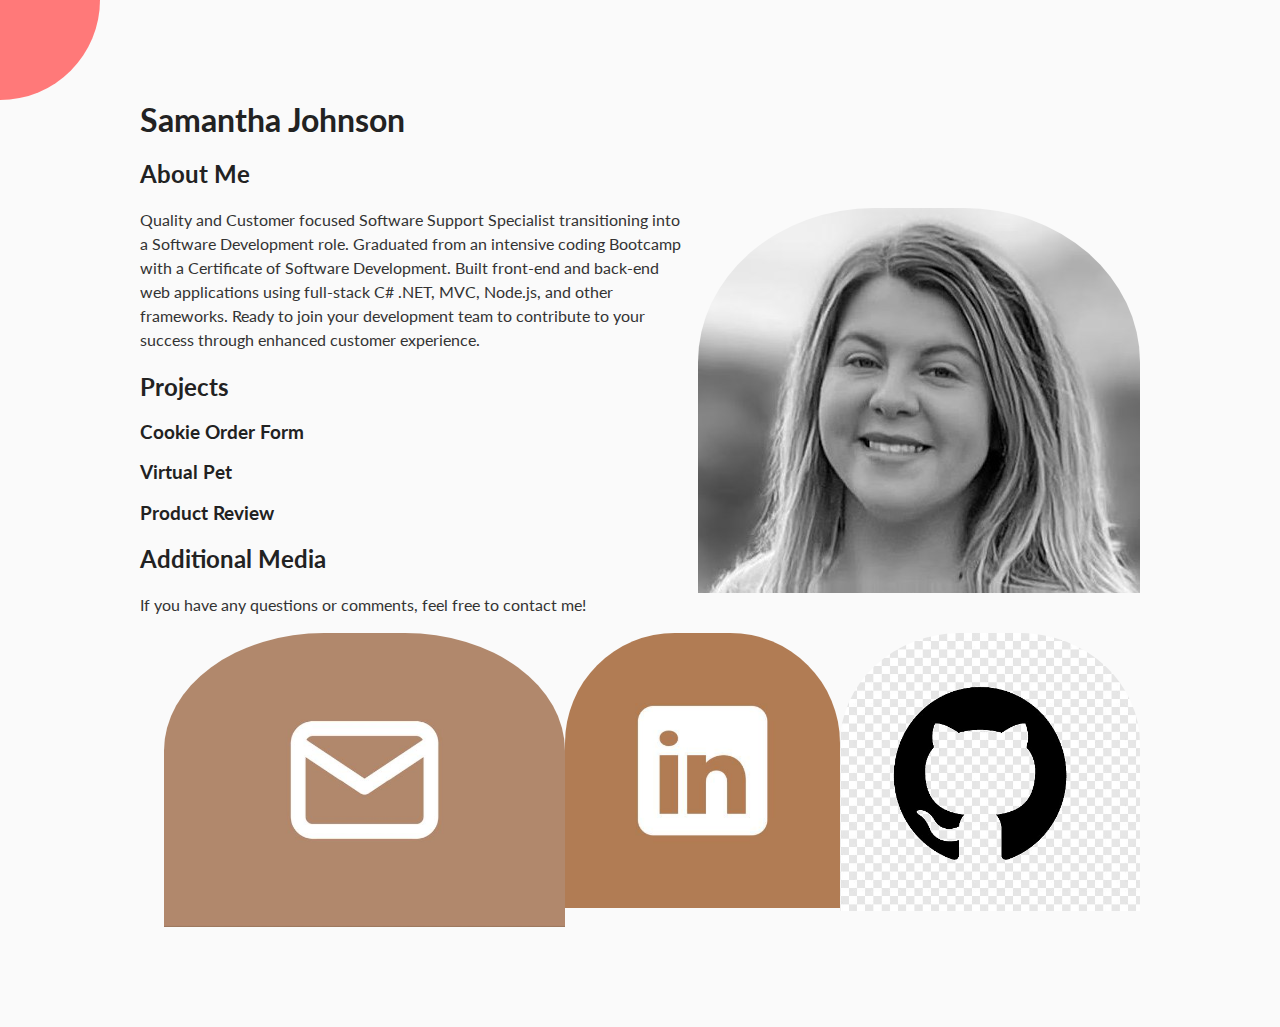
==== Redo/index.html @ 724b3d32 "java update" ====
<!DOCTYPE html>
<html lang="en">
  <head>
    <meta charset="UTF-8" />
    <meta name="viewport" content="width=device-width, initial-scale=1.0" />
    <link rel="stylesheet" href="https://cdnjs.cloudflare.com/ajax/libs/font-awesome/5.14.0/css/all.min.css" integrity="sha512-1PKOgIY59xJ8Co8+NE6FZ+LOAZKjy+KY8iq0G4B3CyeY6wYHN3yt9PW0XpSriVlkMXe40PTKnXrLnZ9+fkDaog==" crossorigin="anonymous" />
    <link rel="stylesheet" href="style.css" />
    <title>Samantha Johnson Portfolio</title>
  </head>
  <body>
    <div class="container">
      <div class="circle-container">
        <div class="circle">
          <button id="close">
            <i class="fas fa-times"></i>
          </button>
          <button id="open">
            <i class="fas fa-bars"></i>
          </button>
        </div>
      </div>

      <div class="content">
        <h1>Samantha Johnson</h1>
        <nav> <!-- Nav Bar -->
          <ul>
            <li> <a id="aboutMeLink" href="#aboutMe">About Me.</a></li> 
            <li> <a id="projectsLink" href="#projects">Projects.</a> </li> 
            <li> <a id="additionalMediaLink" href="#additionalMedia">Contact.</a></li> 
        </ul>
    

      </nav>
  </header>
  <main>
      <section id="aboutMe">
          <h2>About Me</h2>
        <article id="aboutMeContent">
          <img class= "right" src="/images/SamB&W.jpg" alt="Samantha">
          <p>Quality and Customer focused Software Support Specialist transitioning into a 
            Software Development role. Graduated from an intensive coding Bootcamp with a 
            Certificate of Software Development. Built front-end and back-end web applications 
            using full-stack C# .NET, MVC, Node.js, and other frameworks. Ready to join your 
            development team to contribute to your success through enhanced customer experience.</p>
        </article>
      </section>
      <section id="projects">
          <h2>Projects</h2>
              <article>
                  <h3>Cookie Order Form</h3>
                  <p></p>
              </article>
              <article>
                  <h3>Virtual Pet</h3>
                  <p></p>
              </article>
              <article>
                  <h3>Product Review</h3>
                  <p></p>
              </article>
      </section>
      <section id="additionalMedia">
          <h2>Additional Media</h2>
          <P>If you have any questions or comments, feel free to contact me!</P>
          <ul>
              <li>
                  <a target="_blank" href="mailto:samanthamariejae@gmail.com">
                      <img src="/images/email.jpg" alt="Email">
                  </a>
              </li>
              <li>
                  <a target="_blank" href="https://www.linkedin.com/in/samanthajohnson11">
                      <img src="/images/linkden.jpg" alt="LinkedIn">
                  </a>
              </li>
              <li>
                  <a target="_blank" href="https://github.com/SamanthaJ2">
                      <img src="/images/github_icon.jpg" alt="Github">
                  </a>
              </li>
          </ul>
      </section>
  </main>
    <script src="script.js"></script>
   

  </section>
  </body>
</html>
---- Redo/style.css ----
@import url('https://fonts.googleapis.com/css?family=Lato&display=swap');

* {
  box-sizing: border-box;
}

body {
  font-family: 'Lato', sans-serif;
  background-color: #333;
  color: #222;
  overflow-x: hidden;
  margin: 0;
}

img {
  border-top-right-radius: 35%;
  border-top-left-radius: 35%;
    display: block;
    margin-left: auto;
    margin-right: auto;
    margin-left: 1em;
    margin-right: auto;
    float: right;
    border-top-right-radius: 40%;
    border-top-left-radius: 40%;

}
section ul {
  display: flex;
  padding-left: 1.5em;
  list-style: none;
  flex-flow: row;
  justify-content: space-around;
}
.nav-links {
  list-style: none;
  display: flex;
  align-items: center;
  justify-content: space-around;
  width: 50%;
  font-weight: bold;
}
.container {
  background-color: #fafafa;
  transform-origin: top left;
  transition: transform 0.5s linear;
  width: 100vw;
  min-height: 100vh;
  padding: 50px;
}

.container.show-nav {
  transform: rotate(-20deg);
}

.circle-container {
  position: fixed;
  top: -100px;
  left: -100px;
}

.circle {
  background-color: #ff7979;
  height: 200px;
  width: 200px;
  border-radius: 50%;
  position: relative;
  transition: transform 0.5s linear;
}

.container.show-nav .circle {
  transform: rotate(-70deg);
}

.circle button {
  cursor: pointer;
  position: absolute;
  top: 50%;
  left: 50%;
  height: 100px;
  background: transparent;
  border: 0;
  font-size: 26px;
  color: #fff;
}

.circle button:focus {
  outline: none;
}

.circle button#open {
  left: 60%;
}

.circle button#close {
  top: 60%;
  transform: rotate(90deg);
  transform-origin: top left;
}

.container.show-nav + nav li {
  transform: translateX(0);
  transition-delay: 0.3s;
}

nav {
  position: fixed;
  bottom: 40px;
  left: 0;
  z-index: 100;
}

nav ul {
  list-style-type: none;
  padding-left: 5px;
}

nav ul li {
  text-transform: uppercase;
  color: #fff;
  margin: 40px 0;
  transform: translateX(-100%);
  transition: transform 0.4s ease-in;
}

nav ul li i {
  font-size: 20px;
  margin-right: 10px;
}

nav ul li + li {
  margin-left: 15px;
  transform: translateX(-150%);
}

nav ul li + li + li {
  margin-left: 30px;
  transform: translateX(-200%);
}

nav a{
  color: #fafafa;
  text-decoration: none;
  transition: all 0.5s;
}

nav a:hover {
  color: #FF7979;
  font-weight: bold;
}

.content img {
  max-width: 100%;
}

.content {
  max-width: 1000px;
  margin: 50px auto;
}

.content h1 {
  margin: 0;
}

.content small {
  color: #555;
  font-style: italic;
}

.content p {
  color: #333;
  line-height: 1.5;
}
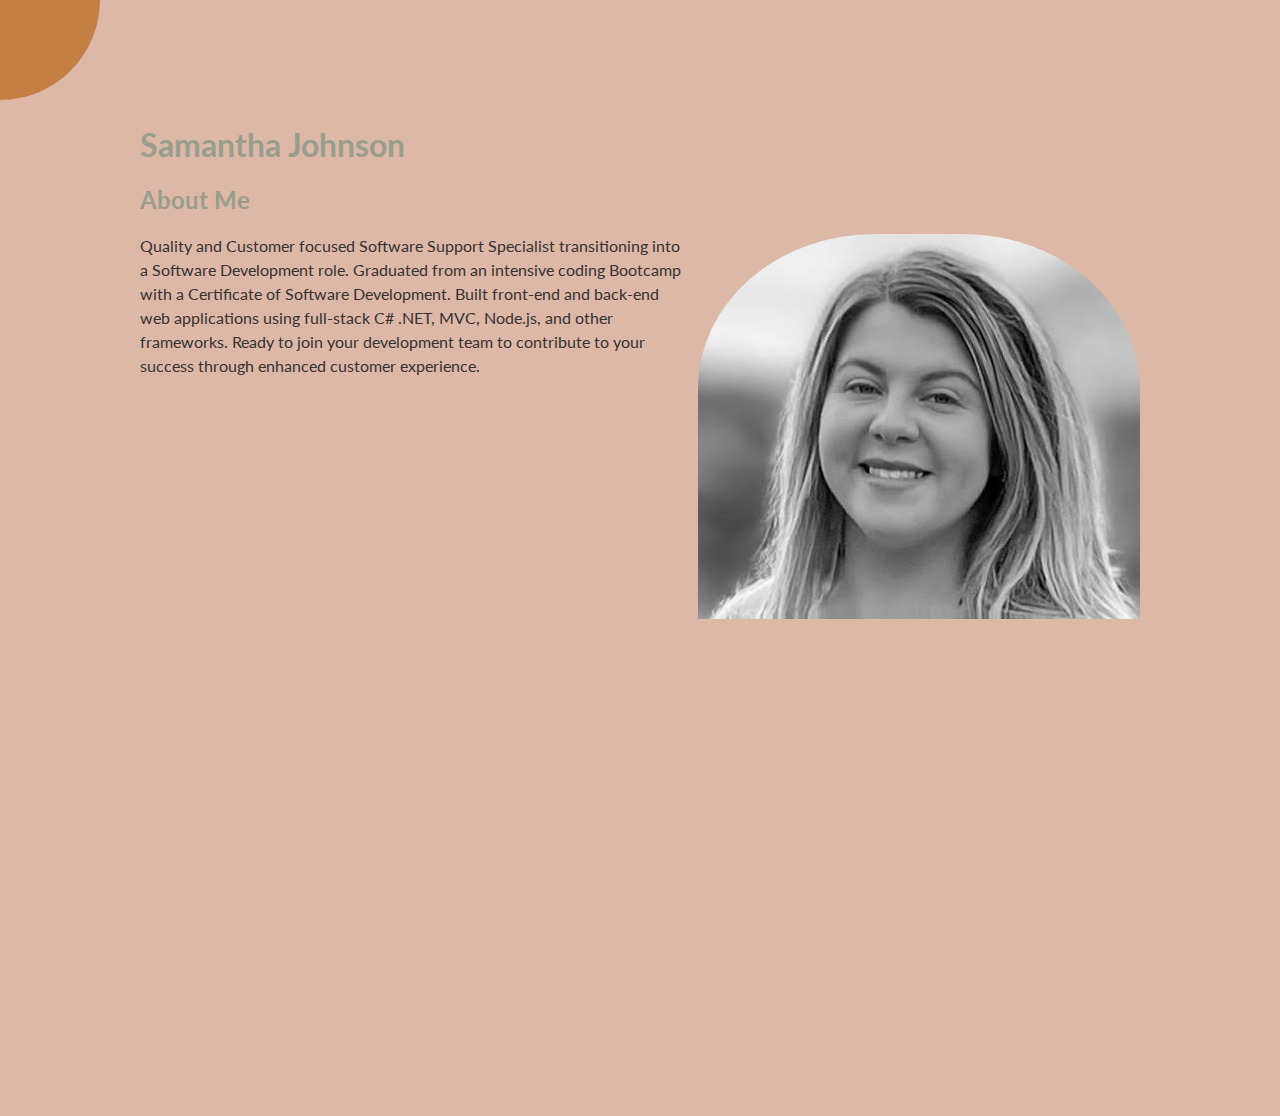
==== commit 9d4cc547: "opacity fixed" ====
--- a/Redo/index.html
+++ b/Redo/index.html
@@ -25,7 +25,7 @@
         <nav> <!-- Nav Bar -->
           <ul>
             <li> <a id="aboutMeLink" href="#aboutMe">About Me.</a></li> 
-            <li> <a id="projectsLink" href="#projects">Projects.</a> </li> 
+            <li> <a id="projectsLink" href="#projects">Projects.</a></li> 
             <li> <a id="additionalMediaLink" href="#additionalMedia">Contact.</a></li> 
         </ul>
     
@@ -33,7 +33,7 @@
       </nav>
   </header>
   <main>
-      <section id="aboutMe">
+      <section id="aboutMe" class="aboutMe">
           <h2>About Me</h2>
         <article id="aboutMeContent">
           <img class= "right" src="/images/SamB&W.jpg" alt="Samantha">
@@ -44,38 +44,38 @@
             development team to contribute to your success through enhanced customer experience.</p>
         </article>
       </section>
-      <section id="projects">
+      <section id="projects" class="projects">
           <h2>Projects</h2>
               <article>
                   <h3>Cookie Order Form</h3>
-                  <p></p>
+                  <p>Project details listed here. Project languages and more.</p>
               </article>
               <article>
                   <h3>Virtual Pet</h3>
-                  <p></p>
+                  <p>Project details listed here. Project languages and more.</p>
               </article>
               <article>
                   <h3>Product Review</h3>
-                  <p></p>
+                  <p>Project details listed here. Project languages and more.</p>
               </article>
       </section>
-      <section id="additionalMedia">
+      <section id="additionalMedia" class="media">
           <h2>Additional Media</h2>
           <P>If you have any questions or comments, feel free to contact me!</P>
-          <ul>
+          <ul id="icons">
               <li>
-                  <a target="_blank" href="mailto:samanthamariejae@gmail.com">
-                      <img src="/images/email.jpg" alt="Email">
+                  <a href="mailto:samanthamariejae@gmail.com">
+                      <img src="/images/email1.jpg" alt="Email">
                   </a>
               </li>
               <li>
-                  <a target="_blank" href="https://www.linkedin.com/in/samanthajohnson11">
-                      <img src="/images/linkden.jpg" alt="LinkedIn">
+                  <a href="https://www.linkedin.com/in/samanthajohnson11">
+                      <img src="/images/linkden1.png" alt="LinkedIn">
                   </a>
               </li>
               <li>
-                  <a target="_blank" href="https://github.com/SamanthaJ2">
-                      <img src="/images/github_icon.jpg" alt="Github">
+                  <a  href="https://github.com/SamanthaJ2">
+                      <img src="/images/github1.png" alt="Github">
                   </a>
               </li>
           </ul>
--- a/Redo/style.css
+++ b/Redo/style.css
@@ -6,15 +6,13 @@
 
 body {
   font-family: 'Lato', sans-serif;
-  background-color: #333;
-  color: #222;
-  overflow-x: hidden;
+  background-color: #7b876d;
+  color: #989e8b;
+  overflow-x: hidden; /* hides scroll bar on the y axis */
   margin: 0;
 }
 
-img {
-  border-top-right-radius: 35%;
-  border-top-left-radius: 35%;
+#aboutMe img {
     display: block;
     margin-left: auto;
     margin-right: auto;
@@ -28,6 +26,7 @@
 section ul {
   display: flex;
   padding-left: 1.5em;
+  padding-right: 1.5em;
   list-style: none;
   flex-flow: row;
   justify-content: space-around;
@@ -37,11 +36,11 @@
   display: flex;
   align-items: center;
   justify-content: space-around;
-  width: 50%;
+  width: 40%;
   font-weight: bold;
 }
 .container {
-  background-color: #fafafa;
+  background-color: #DDB8A6 ;
   transform-origin: top left;
   transition: transform 0.5s linear;
   width: 100vw;
@@ -53,14 +52,14 @@
   transform: rotate(-20deg);
 }
 
-.circle-container {
+.circle-container { /* circle placemnt on the screen*/
   position: fixed;
   top: -100px;
   left: -100px;
 }
 
 .circle {
-  background-color: #ff7979;
+  background-color: #c67f43;
   height: 200px;
   width: 200px;
   border-radius: 50%;
@@ -118,7 +117,7 @@
 nav ul li {
   text-transform: uppercase;
   color: #fff;
-  margin: 40px 0;
+  margin: 65px 0;
   transform: translateX(-100%);
   transition: transform 0.4s ease-in;
 }
@@ -145,7 +144,7 @@
 }
 
 nav a:hover {
-  color: #FF7979;
+  color:  #c67f43;
   font-weight: bold;
 }
 
@@ -153,21 +152,27 @@
   max-width: 100%;
 }
 
-.content {
+.content { /*need*/
   max-width: 1000px;
-  margin: 50px auto;
+  margin: 75px auto;
 }
 
-.content h1 {
-  margin: 0;
-}
-
-.content small {
-  color: #555;
-  font-style: italic;
-}
-
-.content p {
+.content p { /*need*/
   color: #333;
   line-height: 1.5;
-}+}
+.aboutMe{
+opacity: calc(100);
+}
+.projects{
+opacity: calc(0);
+}
+.media{
+opacity: calc(0);
+}
+.hidden {
+  opacity: calc(0);
+}
+.unhide {
+  opacity: calc(100);
+}
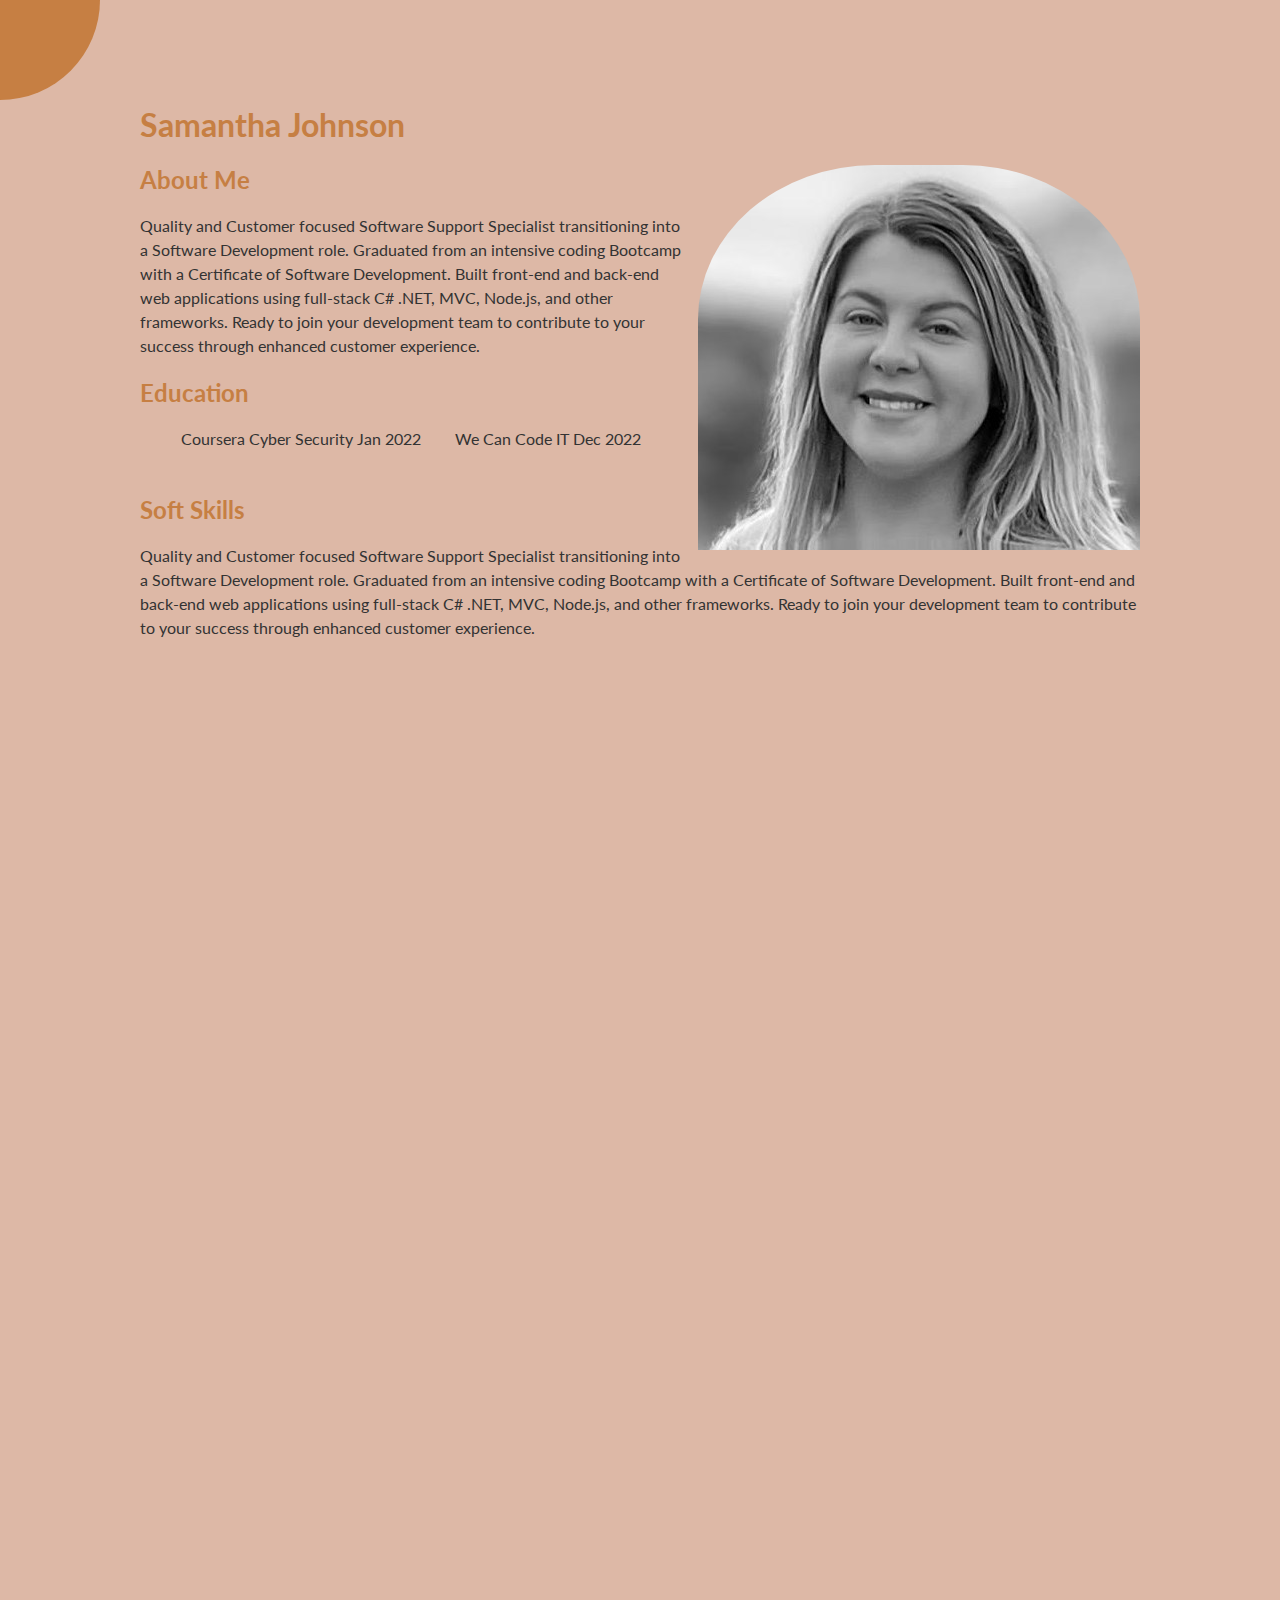
==== commit fcef8361: "nav corrections" ====
--- a/Redo/index.html
+++ b/Redo/index.html
@@ -1,5 +1,6 @@
 <!DOCTYPE html>
 <html lang="en">
+<script src="script.js"></script> 
   <head>
     <meta charset="UTF-8" />
     <meta name="viewport" content="width=device-width, initial-scale=1.0" />
@@ -7,7 +8,7 @@
     <link rel="stylesheet" href="style.css" />
     <title>Samantha Johnson Portfolio</title>
   </head>
-  <body>
+ 
     <div class="container">
       <div class="circle-container">
         <div class="circle">
@@ -19,7 +20,7 @@
           </button>
         </div>
       </div>
-
+<body>
       <div class="content">
         <h1>Samantha Johnson</h1>
         <nav> <!-- Nav Bar -->
@@ -28,15 +29,25 @@
             <li> <a id="projectsLink" href="#projects">Projects.</a></li> 
             <li> <a id="additionalMediaLink" href="#additionalMedia">Contact.</a></li> 
         </ul>
-    
-
       </nav>
   </header>
   <main>
+    <img class="aboutMePic" src="/images/SamB&W.jpg" alt="Samantha">
       <section id="aboutMe" class="aboutMe">
           <h2>About Me</h2>
         <article id="aboutMeContent">
-          <img class= "right" src="/images/SamB&W.jpg" alt="Samantha">
+          <p>Quality and Customer focused Software Support Specialist transitioning into a 
+            Software Development role. Graduated from an intensive coding Bootcamp with a 
+            Certificate of Software Development. Built front-end and back-end web applications 
+            using full-stack C# .NET, MVC, Node.js, and other frameworks. Ready to join your 
+            development team to contribute to your success through enhanced customer experience.</p>
+            <h2>Education</h2>
+            <ul class="edu">
+              <li>Coursera Cyber Security Jan 2022</li> 
+              <li>We Can Code IT Dec 2022</li>
+            </ul>
+            
+            <h2>Soft Skills</h2>
           <p>Quality and Customer focused Software Support Specialist transitioning into a 
             Software Development role. Graduated from an intensive coding Bootcamp with a 
             Certificate of Software Development. Built front-end and back-end web applications 
@@ -60,28 +71,28 @@
               </article>
       </section>
       <section id="additionalMedia" class="media">
-          <h2>Additional Media</h2>
+          <h2>Contact.</h2>
           <P>If you have any questions or comments, feel free to contact me!</P>
           <ul id="icons">
               <li>
                   <a href="mailto:samanthamariejae@gmail.com">
-                      <img src="/images/email1.jpg" alt="Email">
+                      <img src="/images/email.png" alt="Email">
                   </a>
               </li>
               <li>
                   <a href="https://www.linkedin.com/in/samanthajohnson11">
-                      <img src="/images/linkden1.png" alt="LinkedIn">
+                      <img src="/images/LinkedIn.png" alt="LinkedIn">
                   </a>
               </li>
               <li>
-                  <a  href="https://github.com/SamanthaJ2">
-                      <img src="/images/github1.png" alt="Github">
+                  <a href="https://github.com/SamanthaJ2">
+                      <img src="/images/github.png" alt="Github">
                   </a>
               </li>
           </ul>
       </section>
   </main>
-    <script src="script.js"></script>
+   
    
 
   </section>
--- a/Redo/style.css
+++ b/Redo/style.css
@@ -7,12 +7,12 @@
 body {
   font-family: 'Lato', sans-serif;
   background-color: #7b876d;
-  color: #989e8b;
+  color: #c67f43;
   overflow-x: hidden; /* hides scroll bar on the y axis */
   margin: 0;
 }
 
-#aboutMe img {
+.aboutMePic  {
     display: block;
     margin-left: auto;
     margin-right: auto;
@@ -21,15 +21,37 @@
     float: right;
     border-top-right-radius: 40%;
     border-top-left-radius: 40%;
-
-}
+}
+
 section ul {
   display: flex;
   padding-left: 1.5em;
   padding-right: 1.5em;
+  padding-bottom: 15em;
   list-style: none;
   flex-flow: row;
   justify-content: space-around;
+  max-height: 8whs ;
+}
+.icons  {
+  display: flex;
+  padding-left: 1.5em;
+  padding-right: 1.5em;
+  padding-bottom: 1.5em;
+  list-style: none;
+  flex-flow: column;
+  justify-content: space-around;
+  max-height: 8whs ;
+}
+.edu {
+
+  padding-left: 1.5em;
+  padding-right: 1.5em;
+  padding-bottom: 1.5em;
+  list-style: none;
+
+  justify-content: space-around;
+  max-height: 8whs ;
 }
 .nav-links {
   list-style: none;
@@ -45,7 +67,7 @@
   transition: transform 0.5s linear;
   width: 100vw;
   min-height: 100vh;
-  padding: 50px;
+  padding: 30px;
 }
 
 .container.show-nav {
@@ -152,9 +174,13 @@
   max-width: 100%;
 }
 
-.content { /*need*/
+.content {
   max-width: 1000px;
   margin: 75px auto;
+}
+.edu { /*need*/
+  color: #333;
+  line-height: 1.5;
 }
 
 .content p { /*need*/
@@ -164,14 +190,12 @@
 .aboutMe{
 opacity: calc(100);
 }
-.projects{
+.projects, .media{
 opacity: calc(0);
 }
-.media{
-opacity: calc(0);
-}
+
 .hidden {
-  opacity: calc(0);
+  display: none;
 }
 .unhide {
   opacity: calc(100);
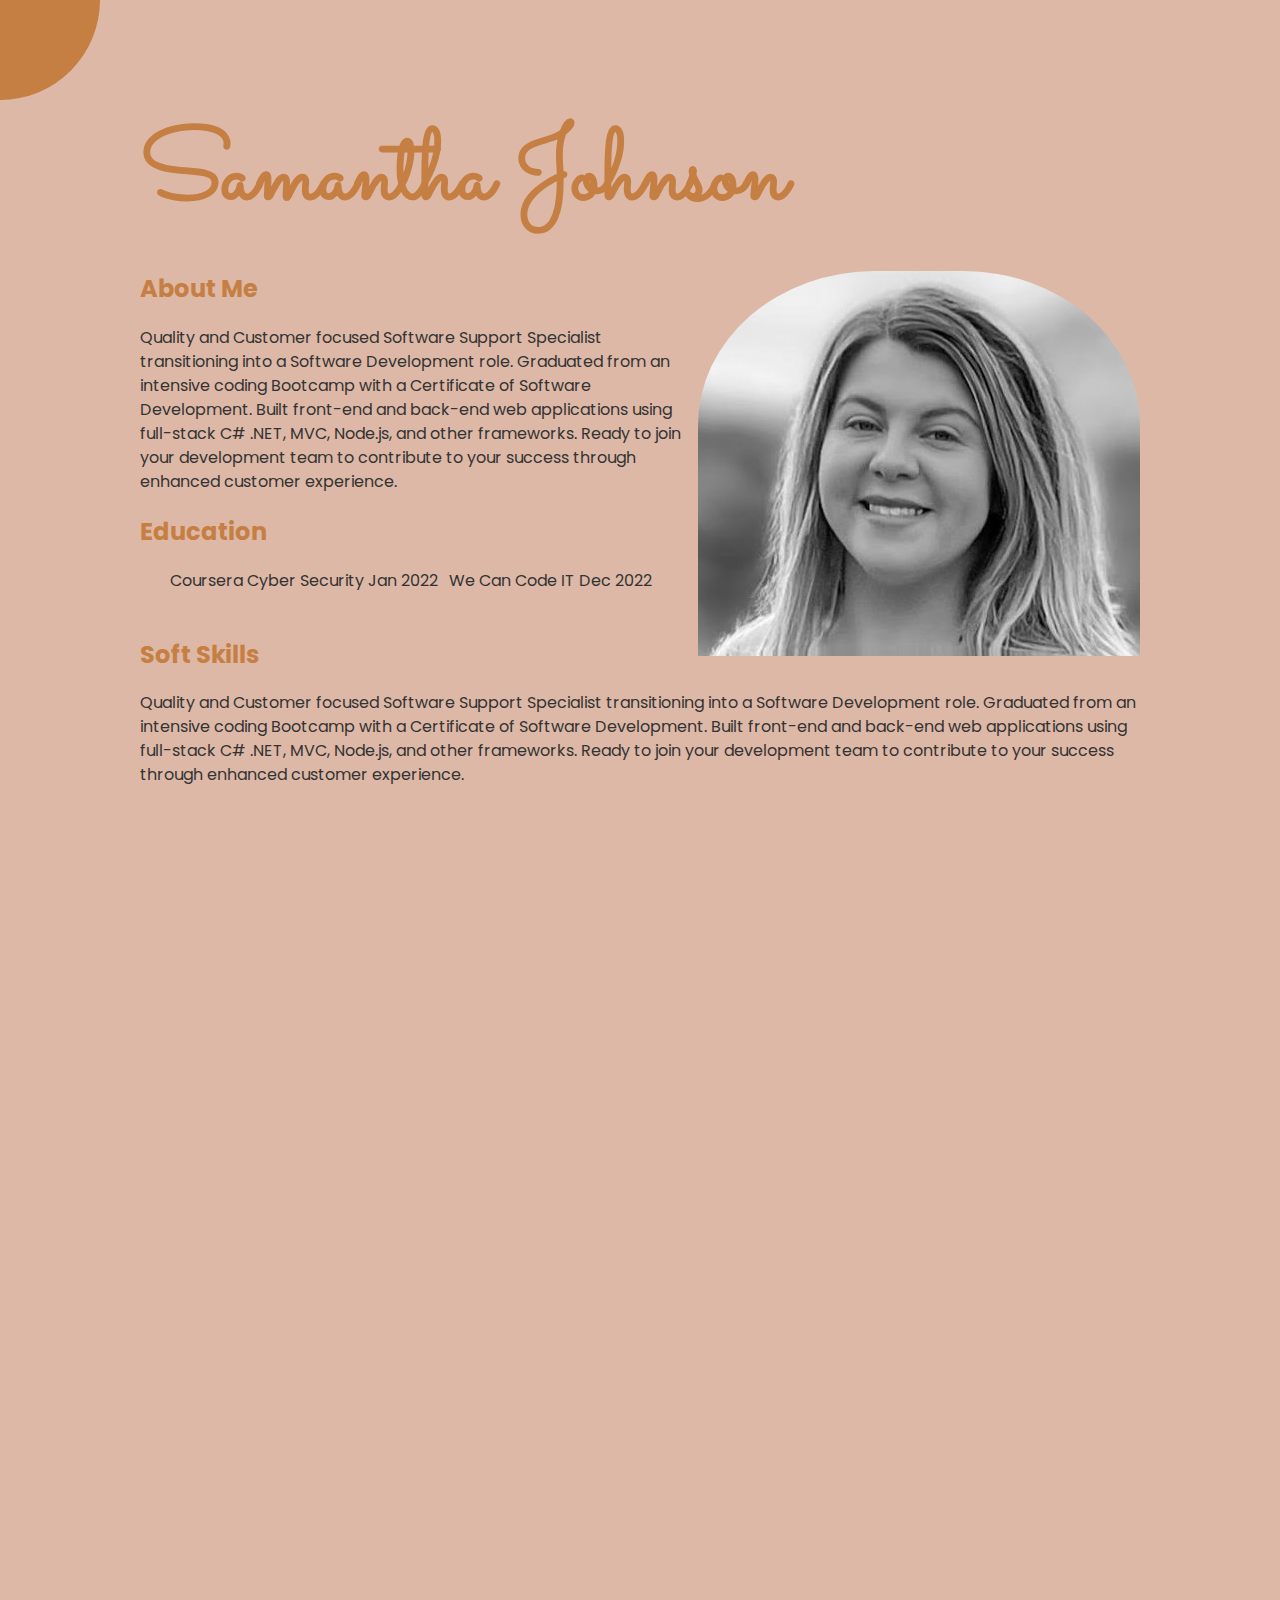
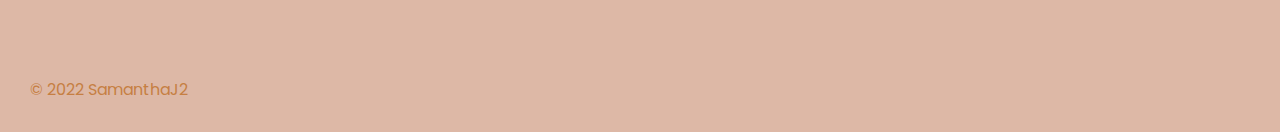
==== commit 8385e0a7: "html and css updated" ====
--- a/Redo/index.html
+++ b/Redo/index.html
@@ -1,6 +1,5 @@
 <!DOCTYPE html>
 <html lang="en">
-<script src="script.js"></script> 
   <head>
     <meta charset="UTF-8" />
     <meta name="viewport" content="width=device-width, initial-scale=1.0" />
@@ -30,7 +29,6 @@
             <li> <a id="additionalMediaLink" href="#additionalMedia">Contact.</a></li> 
         </ul>
       </nav>
-  </header>
   <main>
     <img class="aboutMePic" src="/images/SamB&W.jpg" alt="Samantha">
       <section id="aboutMe" class="aboutMe">
@@ -73,28 +71,27 @@
       <section id="additionalMedia" class="media">
           <h2>Contact.</h2>
           <P>If you have any questions or comments, feel free to contact me!</P>
-          <ul id="icons">
+          <ul class="icons">
               <li>
                   <a href="mailto:samanthamariejae@gmail.com">
-                      <img src="/images/email.png" alt="Email">
+                      <img id="icon" src="/images/email.png" alt="Email">
                   </a>
               </li>
               <li>
                   <a href="https://www.linkedin.com/in/samanthajohnson11">
-                      <img src="/images/LinkedIn.png" alt="LinkedIn">
+                      <img id="icon" src="/images/LinkedIn.jpg" alt="LinkedIn">
                   </a>
               </li>
               <li>
                   <a href="https://github.com/SamanthaJ2">
-                      <img src="/images/github.png" alt="Github">
+                      <img id="icon" src="/images/github.png" alt="Github">
                   </a>
               </li>
           </ul>
       </section>
   </main>
-   
-   
-
-  </section>
+    <script src="script.js"></script>
+</div>
+<footer> © 2022 SamanthaJ2</footer>
   </body>
 </html>--- a/Redo/style.css
+++ b/Redo/style.css
@@ -1,11 +1,11 @@
-@import url('https://fonts.googleapis.com/css?family=Lato&display=swap');
+@import url('https://fonts.googleapis.com/css2?family=Poppins&family=Sacramento&display=swap');
 
 * {
   box-sizing: border-box;
 }
 
 body {
-  font-family: 'Lato', sans-serif;
+  font-family: 'Poppins', sans-serif;
   background-color: #7b876d;
   color: #c67f43;
   overflow-x: hidden; /* hides scroll bar on the y axis */
@@ -13,46 +13,57 @@
 }
 
 .aboutMePic  {
-    display: block;
-    margin-left: auto;
-    margin-right: auto;
-    margin-left: 1em;
-    margin-right: auto;
-    float: right;
-    border-top-right-radius: 40%;
-    border-top-left-radius: 40%;
+  display: block;
+  margin-left: auto;
+  margin-right: auto;
+  margin-left: 1em;
+  margin-right: auto;
+  float: right;
+  border-top-right-radius: 40%;
+  border-top-left-radius: 40%;
+}
+
+h1 {
+  font-family: 'Sacramento', cursive;
+  margin: 0;
+  font-size: 100px;
+  font-variant:normal;
+}
+
+#icon {
+  border-radius: 39%;
+}
+
+img {
+  max-width: 100%;
 }
 
 section ul {
   display: flex;
-  padding-left: 1.5em;
-  padding-right: 1.5em;
-  padding-bottom: 15em;
+  list-style: none;
+  flex-flow: row;
+  justify-content: space-around
+}
+
+.icons  {
+  display: flex;
+  padding-bottom: 1.5em;
+  padding-left: 0%;
   list-style: none;
   flex-flow: row;
   justify-content: space-around;
-  max-height: 8whs ;
-}
-.icons  {
-  display: flex;
+}
+
+.edu {
   padding-left: 1.5em;
   padding-right: 1.5em;
   padding-bottom: 1.5em;
   list-style: none;
-  flex-flow: column;
+
   justify-content: space-around;
   max-height: 8whs ;
 }
-.edu {
-
-  padding-left: 1.5em;
-  padding-right: 1.5em;
-  padding-bottom: 1.5em;
-  list-style: none;
-
-  justify-content: space-around;
-  max-height: 8whs ;
-}
+
 .nav-links {
   list-style: none;
   display: flex;
@@ -61,7 +72,8 @@
   width: 40%;
   font-weight: bold;
 }
-.container {
+
+.container { /* content */
   background-color: #DDB8A6 ;
   transform-origin: top left;
   transition: transform 0.5s linear;
@@ -74,14 +86,8 @@
   transform: rotate(-20deg);
 }
 
-.circle-container { /* circle placemnt on the screen*/
-  position: fixed;
-  top: -100px;
-  left: -100px;
-}
-
-.circle {
-  background-color: #c67f43;
+.circle { /* circle size */
+  background-color: #c67f43; 
   height: 200px;
   width: 200px;
   border-radius: 50%;
@@ -89,8 +95,14 @@
   transition: transform 0.5s linear;
 }
 
-.container.show-nav .circle {
+.container.show-nav .circle { /*container roating to show the nav  */
   transform: rotate(-70deg);
+}
+
+.circle-container { /* circle placemnt on the screen */
+  position: fixed;
+  top: -100px;
+  left: -100px;
 }
 
 .circle button {
@@ -159,7 +171,7 @@
   transform: translateX(-200%);
 }
 
-nav a{
+nav a {
   color: #fafafa;
   text-decoration: none;
   transition: all 0.5s;
@@ -170,26 +182,25 @@
   font-weight: bold;
 }
 
-.content img {
-  max-width: 100%;
-}
-
 .content {
   max-width: 1000px;
   margin: 75px auto;
 }
-.edu { /*need*/
+
+.edu {
   color: #333;
   line-height: 1.5;
 }
 
-.content p { /*need*/
+.content p {
   color: #333;
   line-height: 1.5;
 }
+
 .aboutMe{
 opacity: calc(100);
 }
+
 .projects, .media{
 opacity: calc(0);
 }
@@ -197,6 +208,7 @@
 .hidden {
   display: none;
 }
+
 .unhide {
   opacity: calc(100);
 }
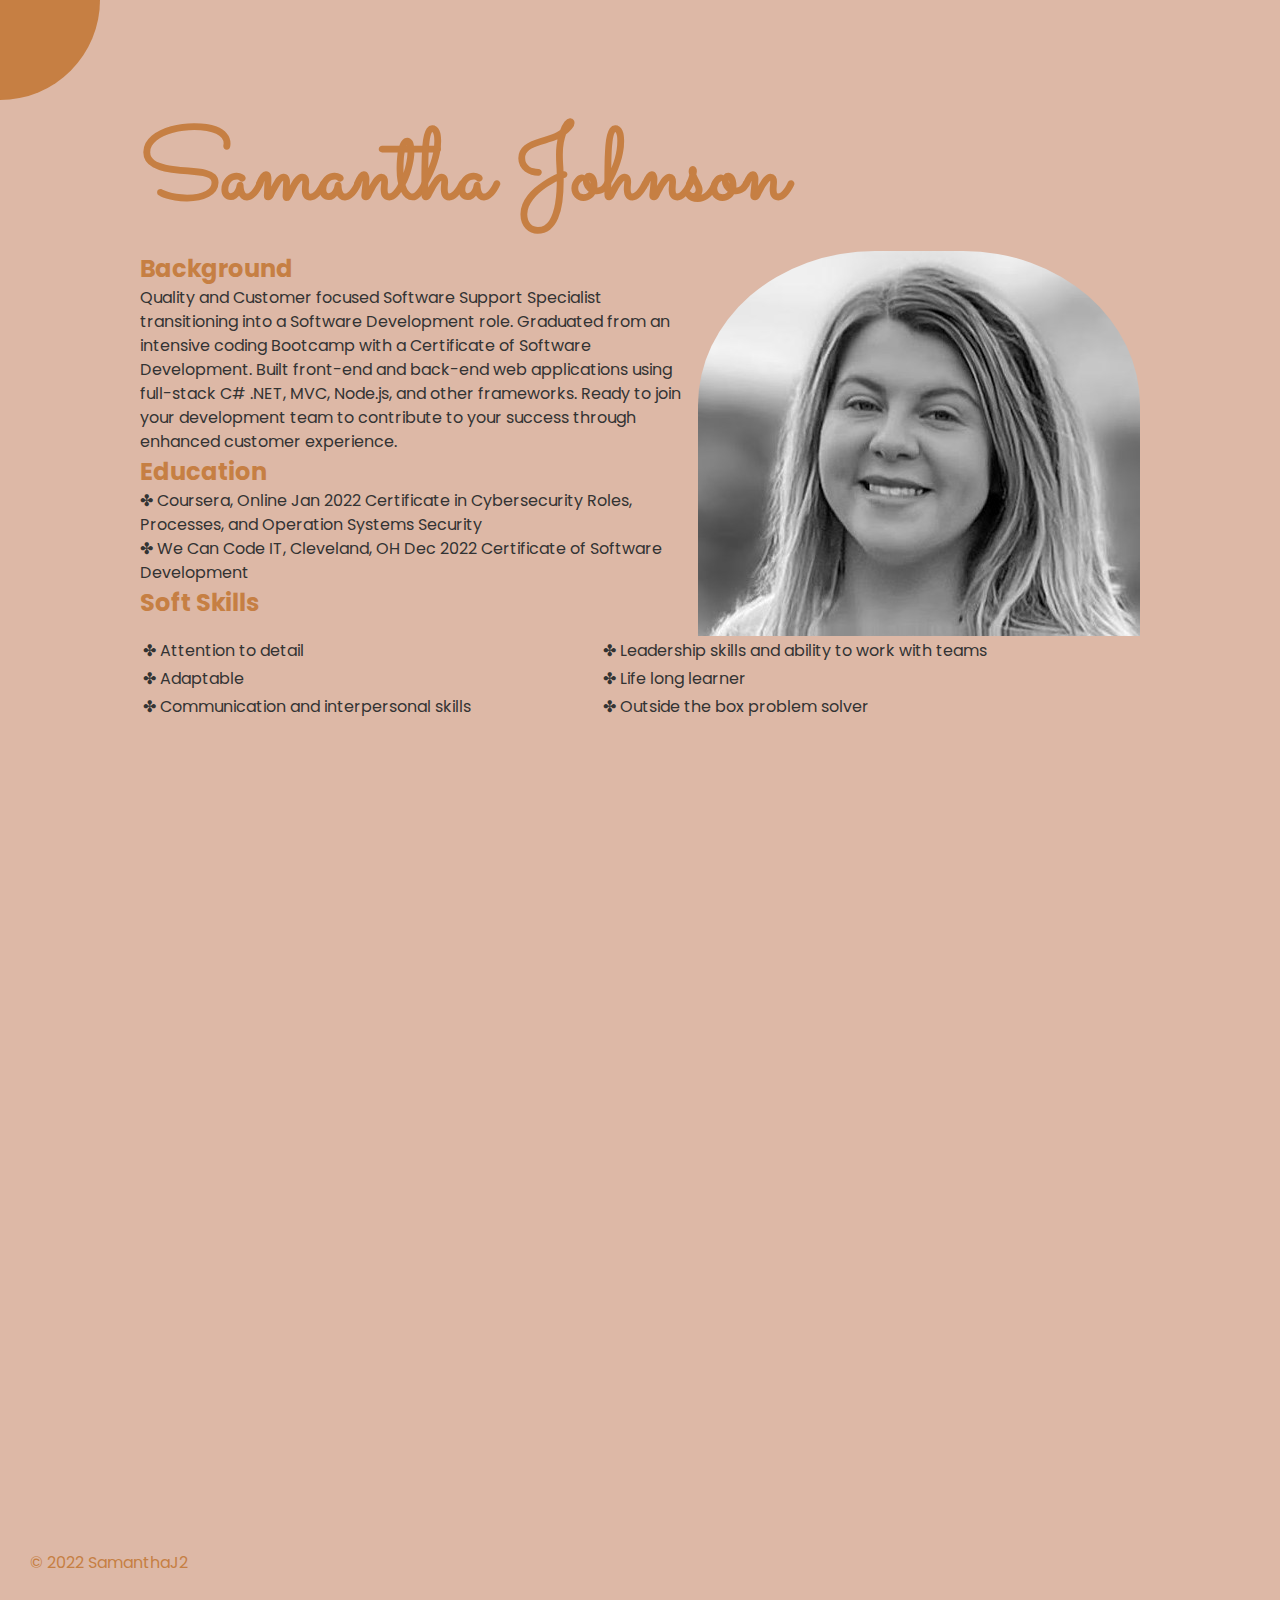
==== commit 91073949: "table added for softskills" ====
--- a/Redo/index.html
+++ b/Redo/index.html
@@ -32,40 +32,52 @@
   <main>
     <img class="aboutMePic" src="/images/SamB&W.jpg" alt="Samantha">
       <section id="aboutMe" class="aboutMe">
-          <h2>About Me</h2>
+          <h2>Background</h2>
         <article id="aboutMeContent">
           <p>Quality and Customer focused Software Support Specialist transitioning into a 
             Software Development role. Graduated from an intensive coding Bootcamp with a 
             Certificate of Software Development. Built front-end and back-end web applications 
             using full-stack C# .NET, MVC, Node.js, and other frameworks. Ready to join your 
             development team to contribute to your success through enhanced customer experience.</p>
-            <h2>Education</h2>
-            <ul class="edu">
-              <li>Coursera Cyber Security Jan 2022</li> 
-              <li>We Can Code IT Dec 2022</li>
-            </ul>
+            <h2 id="edu">Education</h2>
+            <p>
+              ✤ Coursera, Online		Jan 2022
+              Certificate in Cybersecurity Roles, Processes, and Operation Systems Security
+              <br>
+              ✤ We Can Code IT, Cleveland, OH	  Dec 2022
+              Certificate of Software Development  
+            </p>
             
             <h2>Soft Skills</h2>
-          <p>Quality and Customer focused Software Support Specialist transitioning into a 
-            Software Development role. Graduated from an intensive coding Bootcamp with a 
-            Certificate of Software Development. Built front-end and back-end web applications 
-            using full-stack C# .NET, MVC, Node.js, and other frameworks. Ready to join your 
-            development team to contribute to your success through enhanced customer experience.</p>
+            <table style="width:100%">
+              <tr>
+                <td>✤ Attention to detail</td>
+                <td>✤	Leadership skills and ability to work with teams</td>
+              </tr>
+              <tr>
+                <td>✤ Adaptable </td>
+                <td>✤	Life long learner</td>
+              </tr>
+              <tr>
+                <td>✤ Communication and interpersonal skills 	</td>
+                <td>✤	Outside the box problem solver</td>
+              </tr>
+            </table>
         </article>
       </section>
       <section id="projects" class="projects">
           <h2>Projects</h2>
               <article>
                   <h3>Cookie Order Form</h3>
-                  <p>Project details listed here. Project languages and more.</p>
+                  <p>Project details listed here. Project languages and more. Team size: 1</p>
               </article>
               <article>
                   <h3>Virtual Pet</h3>
-                  <p>Project details listed here. Project languages and more.</p>
+                  <p>Project details listed here. Project languages and more.Team size: 1</p>
               </article>
               <article>
                   <h3>Product Review</h3>
-                  <p>Project details listed here. Project languages and more.</p>
+                  <p>Project details listed here. Project languages and more. Team size: 3</p>
               </article>
       </section>
       <section id="additionalMedia" class="media">
--- a/Redo/style.css
+++ b/Redo/style.css
@@ -29,6 +29,9 @@
   font-size: 100px;
   font-variant:normal;
 }
+h2 {
+  margin: 0;
+}
 
 #icon {
   border-radius: 39%;
@@ -55,11 +58,11 @@
 }
 
 .edu {
+  display: flex;
   padding-left: 1.5em;
   padding-right: 1.5em;
   padding-bottom: 1.5em;
   list-style: none;
-
   justify-content: space-around;
   max-height: 8whs ;
 }
@@ -187,7 +190,7 @@
   margin: 75px auto;
 }
 
-.edu {
+table {
   color: #333;
   line-height: 1.5;
 }
@@ -195,6 +198,7 @@
 .content p {
   color: #333;
   line-height: 1.5;
+  margin: 0;
 }
 
 .aboutMe{
